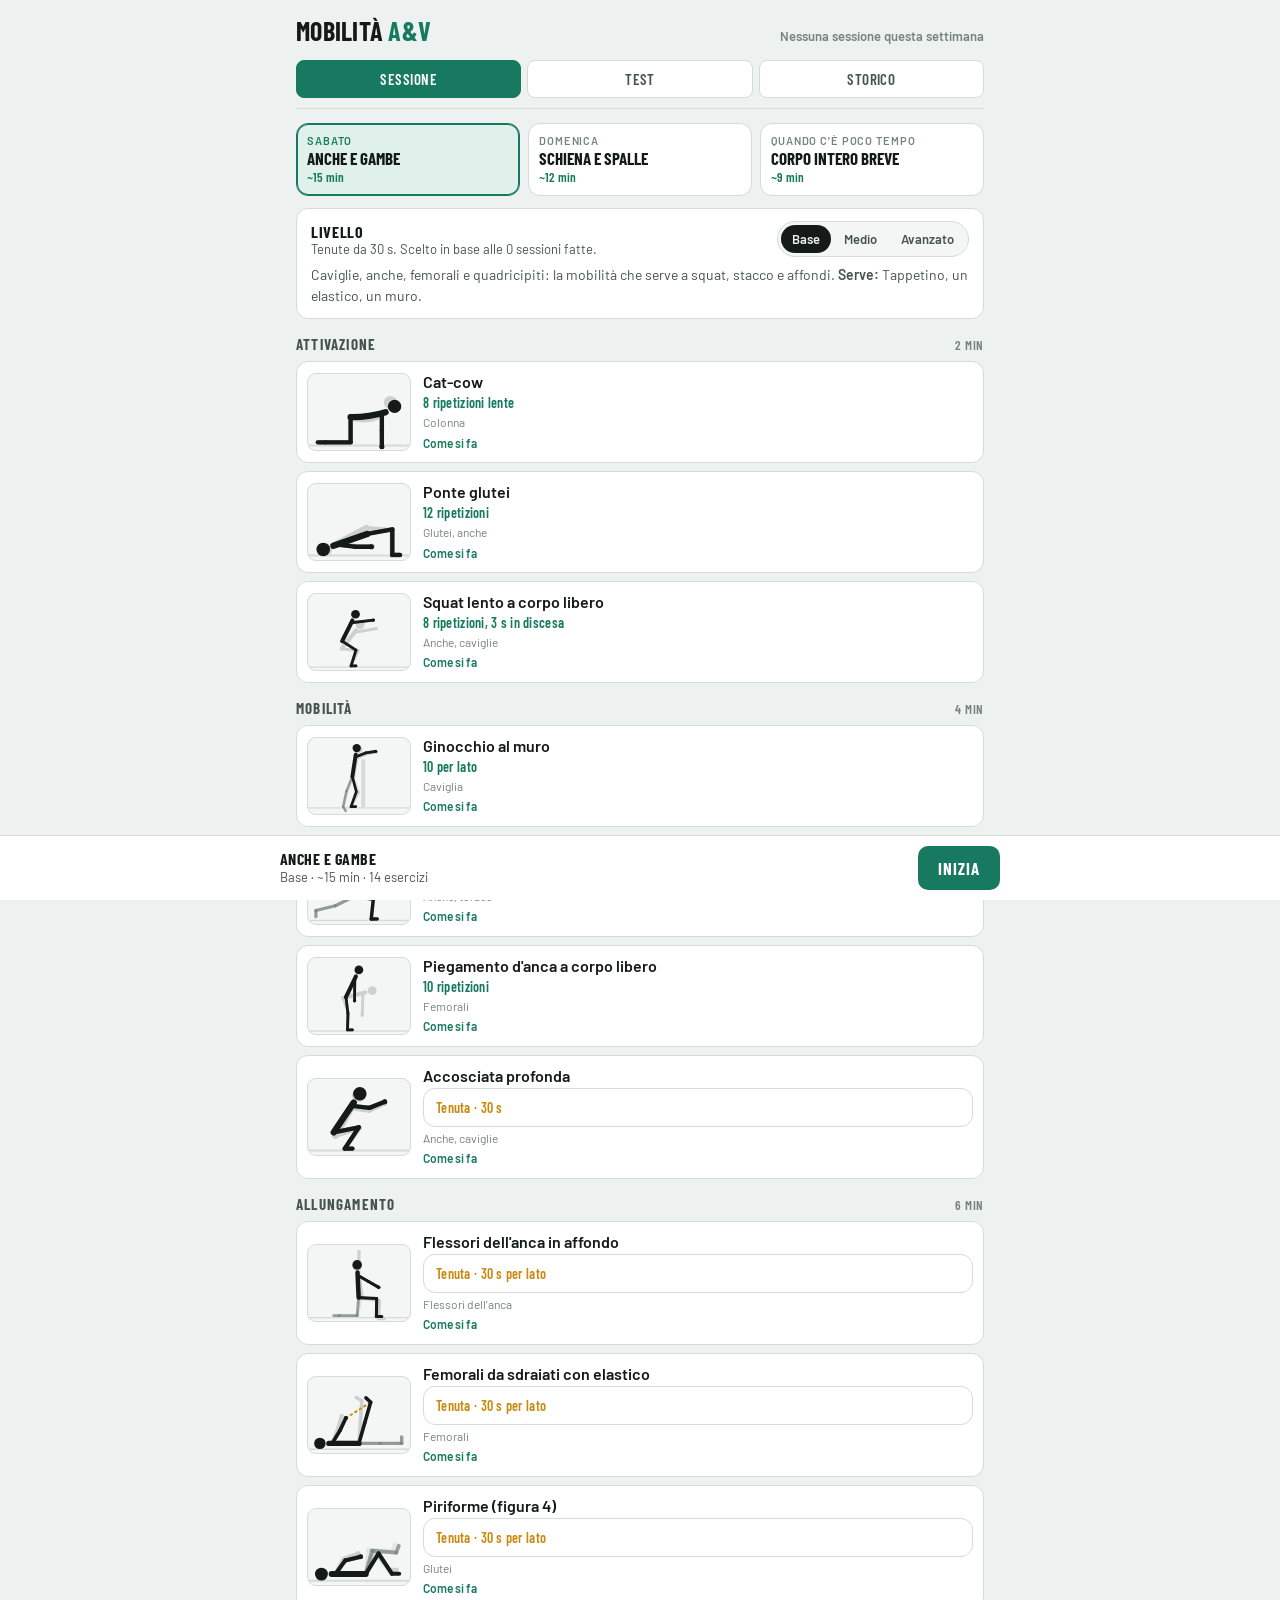
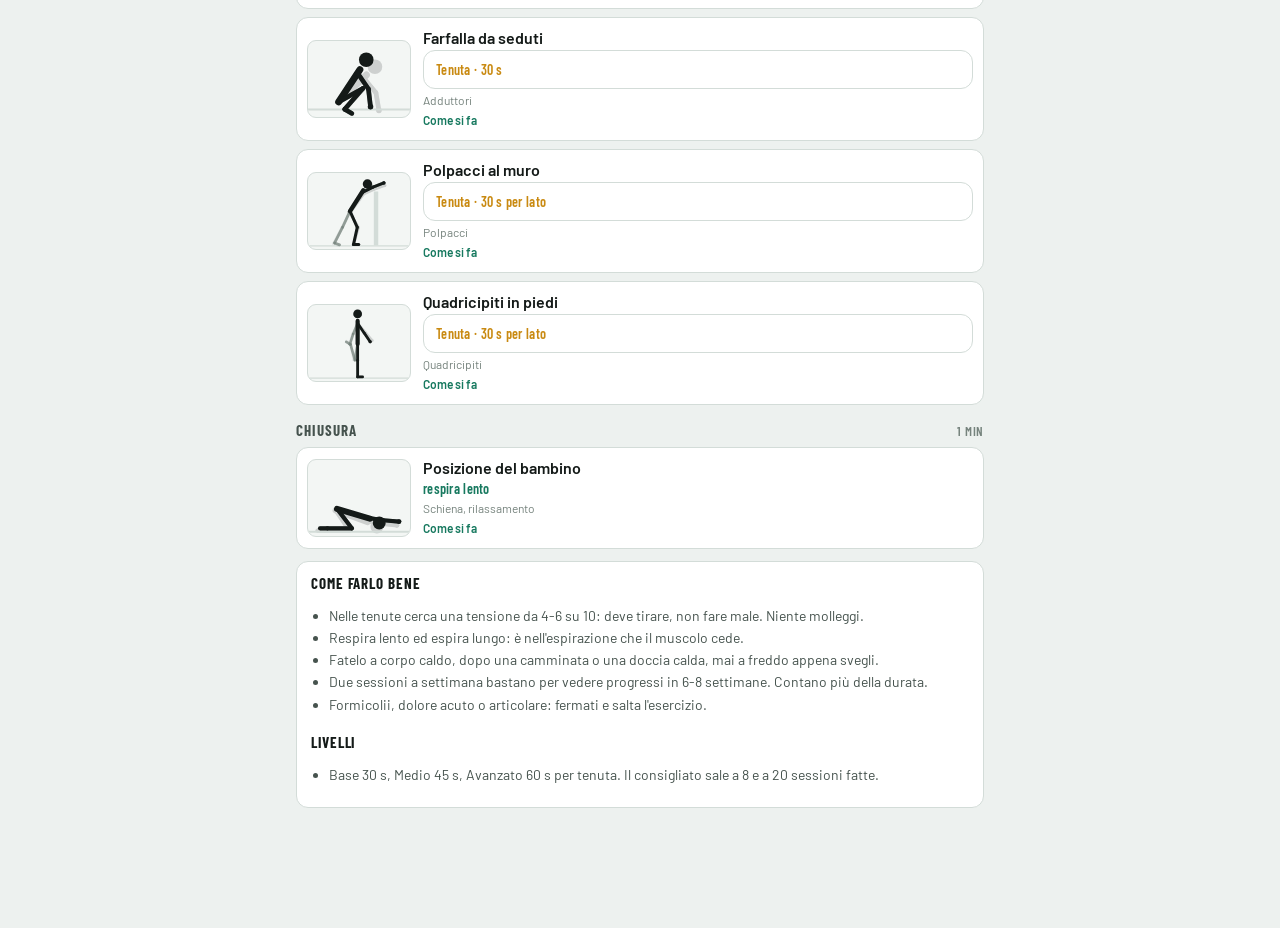
==== mobilita/index.html @ 9f260c82 "Mobilità separata: nuova app Mobilità A&V per il weekend - Palestra: tolti mobilità guidata, figure " ====
<!DOCTYPE html>
<html lang="it">
<head>
<meta charset="UTF-8" />
<meta name="viewport" content="width=device-width, initial-scale=1, viewport-fit=cover" />
<title>Mobilità A&amp;V</title>
<meta name="description" content="Stretching, flessibilità e mobilità del weekend, guidati e offline." />
<meta name="theme-color" media="(prefers-color-scheme: light)" content="#edf1ef" />
<meta name="theme-color" media="(prefers-color-scheme: dark)" content="#0f1413" />
<link rel="manifest" href="manifest.webmanifest" />
<link rel="icon" type="image/png" sizes="192x192" href="icons/icon-192.png" />
<link rel="apple-touch-icon" href="icons/icon-192.png" />
<link rel="preload" href="../fonts/barlow-condensed-700.woff2" as="font" type="font/woff2" crossorigin />
<link rel="stylesheet" href="style.css" />
</head>
<body>
<div class="wrap">
  <header class="bar">
    <div class="brand">
      <h1>Mobilità <span>A&amp;V</span></h1>
      <span class="week" id="weekTag"></span>
    </div>
    <nav class="tabs" role="tablist">
      <button role="tab" data-view="sess" aria-selected="true">Sessione</button>
      <button role="tab" data-view="test" aria-selected="false">Test</button>
      <button role="tab" data-view="hist" aria-selected="false">Storico</button>
    </nav>
  </header>
  <div id="banner" class="banner" hidden></div>
  <main id="main"></main>
</div>

<div class="dock" id="dock">
  <div class="in">
    <div class="msg" id="dockMsg"></div>
    <button class="btn" id="startBtn">Inizia</button>
  </div>
</div>

<!-- Sessione guidata a tutto schermo -->
<div class="player" id="player" hidden role="dialog" aria-modal="true" aria-label="Sessione guidata">
  <div class="p-in">
    <div class="p-top"><span id="pStep"></span><span id="pBlock"></span></div>
    <div class="p-prog"><i id="pProg"></i></div>
    <div class="p-phase" id="pPhase"></div>
    <div class="p-name" id="pName"></div>
    <div class="p-side" id="pSide"></div>
    <div class="p-fig" id="pFig"></div>
    <div class="p-sec num" id="pSec" aria-live="off"></div>
    <div class="p-bar"><i id="pBar"></i></div>
    <div class="p-cue" id="pCue"></div>
    <div class="p-next" id="pNext"></div>
    <div class="p-ctl">
      <button id="pBack" aria-label="Esercizio precedente">‹</button>
      <button class="pri" id="pPause">Pausa</button>
      <button id="pSkip" aria-label="Esercizio successivo">›</button>
    </div>
    <button class="p-close" id="pClose">Chiudi</button>
  </div>
</div>

<!-- Fine sessione -->
<div class="sheet" id="finish" hidden role="dialog" aria-modal="true" aria-labelledby="fTitle">
  <div class="s-in">
    <h2 id="fTitle">Sessione finita</h2>
    <p class="s-sub" id="fSub"></p>
    <div class="s-q">Chi l'ha fatta</div>
    <div class="choice" id="fWho"></div>
    <div class="s-q">Come vi sentite adesso</div>
    <div class="choice" id="fFeel">
      <button data-feel="1">Ancora rigidi</button><button data-feel="2" aria-pressed="true">Normale</button><button data-feel="3">Sciolti</button>
    </div>
    <label class="s-q" for="fNote">Note</label>
    <textarea id="fNote" placeholder="Es. femorale sinistro più rigido del destro"></textarea>
    <div class="s-act"><button class="ghost" id="fCancel">Non salvare</button><button class="btn" id="fSave">Salva sessione</button></div>
  </div>
</div>

<div class="update-bar" id="update-bar" hidden>
  <div class="inner"><span>Nuova versione pronta</span><button type="button" id="update-btn">Aggiorna</button></div>
</div>
<script src="fig.js"></script>
<script src="app.js"></script>
<script>
if (navigator.storage && navigator.storage.persist) {
  navigator.storage.persisted().then(function (p) { if (!p) navigator.storage.persist(); }).catch(function () {});
}
if ("serviceWorker" in navigator) {
  window.addEventListener("load", function () {
    navigator.serviceWorker.register("sw.js").then(function (reg) {
      var bar = document.getElementById("update-bar");
      var show = function (w) { bar.hidden = false; document.getElementById("update-btn").onclick = function () { w.postMessage("skipWaiting"); }; };
      if (reg.waiting && navigator.serviceWorker.controller) show(reg.waiting);
      reg.addEventListener("updatefound", function () {
        var w = reg.installing; if (!w) return;
        w.addEventListener("statechange", function () { if (w.state === "installed" && navigator.serviceWorker.controller) show(w); });
      });
      document.addEventListener("visibilitychange", function () { if (document.visibilityState === "visible") reg.update().catch(function () {}); });
    }).catch(function () {});
    var reloaded = false;
    navigator.serviceWorker.addEventListener("controllerchange", function () { if (reloaded) return; reloaded = true; location.reload(); });
  });
}
</script>
</body>
</html>
---- mobilita/style.css ----
/* Mobilità A&V — stile (stessa famiglia della Palestra, accento verde salvia) */
@font-face{font-family:"Barlow";src:url("../fonts/barlow-400.woff2") format("woff2");font-weight:400;font-display:swap}
@font-face{font-family:"Barlow";src:url("../fonts/barlow-500.woff2") format("woff2");font-weight:500;font-display:swap}
@font-face{font-family:"Barlow";src:url("../fonts/barlow-600.woff2") format("woff2");font-weight:600 700;font-display:swap}
@font-face{font-family:"Barlow Condensed";src:url("../fonts/barlow-condensed-600.woff2") format("woff2");font-weight:600;font-display:swap}
@font-face{font-family:"Barlow Condensed";src:url("../fonts/barlow-condensed-700.woff2") format("woff2");font-weight:700;font-display:swap}
:root{
  --bg:#edf1ef; --surface:#ffffff; --sunken:#f3f6f4; --ink:#141a18; --ink2:#46534e; --muted:#76837d; --line:#d3dcd8;
  --accent:#17795f; --accent-soft:#dff1ea; --accent-ink:#ffffff; --hold:#c98a12; --hold-soft:#fbf0d6;
  --good:#1d7a48; --good-soft:#e1f3e9; --bad:#b3261e; --bad-soft:#fbe4e2; --warn-soft:#fbeadb;
  --plate:#c98a12;
  --f-display:"Barlow Condensed","Arial Narrow",system-ui,sans-serif;
  --f-body:"Barlow",system-ui,-apple-system,"Segoe UI",sans-serif;
}
@media (prefers-color-scheme: dark){:root:not([data-theme="light"]){
  --bg:#0f1413; --surface:#171d1b; --sunken:#121715; --ink:#e6ecea; --ink2:#a7b4af; --muted:#7a8782; --line:#29322f;
  --accent:#4cc29c; --accent-soft:#163a2f; --accent-ink:#06120e; --hold:#f0b94a; --hold-soft:#3a2f15;
  --good:#4cc289; --good-soft:#163527; --bad:#f2847c; --bad-soft:#3d1c1a; --warn-soft:#3b2814; --plate:#f0b94a; color-scheme:dark}}
:root[data-theme="dark"]{
  --bg:#0f1413; --surface:#171d1b; --sunken:#121715; --ink:#e6ecea; --ink2:#a7b4af; --muted:#7a8782; --line:#29322f;
  --accent:#4cc29c; --accent-soft:#163a2f; --accent-ink:#06120e; --hold:#f0b94a; --hold-soft:#3a2f15;
  --good:#4cc289; --good-soft:#163527; --bad:#f2847c; --bad-soft:#3d1c1a; --warn-soft:#3b2814; --plate:#f0b94a; color-scheme:dark}
*{box-sizing:border-box}
[hidden]{display:none!important}
html{scroll-padding-top:env(safe-area-inset-top,0px)}
body{margin:0;background:var(--bg);color:var(--ink);font-family:var(--f-body);font-size:15px;line-height:1.45;padding-top:env(safe-area-inset-top,0px)}
.wrap{max-width:720px;margin:0 auto;padding:0 max(16px,env(safe-area-inset-right,0px)) 120px max(16px,env(safe-area-inset-left,0px))}
.num{font-family:var(--f-display);font-variant-numeric:tabular-nums}
button{font-family:inherit}
button:focus-visible,input:focus-visible,select:focus-visible,textarea:focus-visible{outline:2px solid var(--accent);outline-offset:2px}

header.bar{position:sticky;top:env(safe-area-inset-top,0px);z-index:5;background:var(--bg);padding-block:12px 10px;border-bottom:1px solid var(--line);display:grid;gap:10px}
.brand{display:flex;align-items:baseline;justify-content:space-between;gap:12px}
h1{font-family:var(--f-display);font-weight:700;font-size:26px;letter-spacing:.01em;margin:0;text-transform:uppercase}
h1 span{color:var(--accent)}
.week{font:600 13px var(--f-body);color:var(--muted)}
.tabs{display:flex;gap:6px}
.tabs button{flex:1;min-width:0;border:1px solid var(--line);background:var(--surface);color:var(--ink2);font:600 15px var(--f-display);letter-spacing:.03em;text-transform:uppercase;padding:9px 6px;border-radius:8px;cursor:pointer}
.tabs button[aria-selected="true"]{background:var(--accent);border-color:var(--accent);color:var(--accent-ink)}
.banner{margin-top:14px;padding:10px 12px;border-radius:8px;background:var(--warn-soft);font-size:14px}

/* scelta routine e livello */
.picker{margin-top:14px;display:grid;grid-template-columns:repeat(3,1fr);gap:8px}
.rt{border:1px solid var(--line);background:var(--surface);border-radius:12px;padding:10px;text-align:left;cursor:pointer;display:grid;gap:2px;color:var(--ink)}
.rt .d{font:600 11px var(--f-body);letter-spacing:.08em;text-transform:uppercase;color:var(--muted)}
.rt .n{font:700 17px/1.1 var(--f-display);text-transform:uppercase}
.rt .m{font:600 13px var(--f-display);color:var(--accent)}
.rt[aria-pressed="true"]{border-color:var(--accent);box-shadow:inset 0 0 0 1px var(--accent);background:var(--accent-soft)}
.rt[aria-pressed="true"] .d{color:var(--accent)}

.panel{margin-top:12px;background:var(--surface);border:1px solid var(--line);border-radius:12px;padding:12px 14px;display:grid;gap:8px}
.lvl-row{display:flex;flex-wrap:wrap;align-items:center;justify-content:space-between;gap:8px}
.lvl-row .t{font:700 16px var(--f-display);letter-spacing:.04em;text-transform:uppercase}
.lvl-row .t small{display:block;font:400 13px var(--f-body);letter-spacing:0;text-transform:none;color:var(--ink2)}
.seg{display:inline-flex;background:var(--sunken);border:1px solid var(--line);border-radius:999px;padding:3px;gap:2px}
.seg button{border:0;background:transparent;color:var(--ink2);font:600 13px var(--f-body);padding:6px 11px;border-radius:999px;cursor:pointer}
.seg button[aria-pressed="true"]{background:var(--ink);color:var(--bg)}
.focus{font-size:14px;color:var(--ink2)}

.blk{margin-top:16px}
.blk h3{display:flex;justify-content:space-between;align-items:baseline;margin:0 0 8px;font:700 15px var(--f-display);letter-spacing:.08em;text-transform:uppercase;color:var(--ink2)}
.blk h3 span{font:600 13px var(--f-display);letter-spacing:.04em;color:var(--muted)}
.items{display:grid;gap:8px}
.it{background:var(--surface);border:1px solid var(--line);border-radius:12px;padding:10px;display:grid;grid-template-columns:104px minmax(0,1fr);gap:12px;align-items:center}
.it svg.fig{width:104px;height:78px;background:var(--sunken);border:1px solid var(--line);border-radius:9px;display:block}
.it .tx{display:grid;gap:3px;min-width:0}
.it .nm{font-weight:600;font-size:16px;line-height:1.2}
.it .dd{font:600 14px var(--f-display);letter-spacing:.02em}
.it .dd.din{color:var(--accent)}
.it .dd.stat{color:var(--hold)}
.it .z{font-size:12px;color:var(--muted)}
.it details{font-size:13px;color:var(--ink2)}
.it summary{cursor:pointer;color:var(--accent);font-weight:600;font-size:12px;list-style:none}
.it summary::-webkit-details-marker{display:none}
.rules{font-size:14px;color:var(--ink2)}
.rules b{display:block;font:700 15px var(--f-display);letter-spacing:.06em;text-transform:uppercase;color:var(--ink)}
.rules ul{margin:4px 0 8px;padding-left:18px}
.rules li{margin:2px 0}

/* barra in basso */
.dock{position:fixed;left:0;right:0;bottom:0;z-index:6;background:var(--surface);border-top:1px solid var(--line);padding:10px max(16px,env(safe-area-inset-right,0px)) calc(10px + env(safe-area-inset-bottom,0px)) max(16px,env(safe-area-inset-left,0px))}
.dock .in{max-width:720px;margin:0 auto;display:flex;align-items:center;justify-content:space-between;gap:12px}
.dock .msg{font-size:13px;color:var(--ink2);min-width:0}
.dock .msg b{display:block;color:var(--ink);font:700 16px var(--f-display);letter-spacing:.03em;text-transform:uppercase}
.btn{border:0;border-radius:10px;background:var(--accent);color:var(--accent-ink);font:700 17px var(--f-display);letter-spacing:.06em;text-transform:uppercase;padding:12px 20px;cursor:pointer;white-space:nowrap}
.btn:disabled{opacity:.45;cursor:default}
.ghost{border:1px solid var(--line);background:var(--surface);color:var(--ink);font:700 14px var(--f-display);letter-spacing:.06em;text-transform:uppercase;padding:9px 14px;border-radius:8px;cursor:pointer}
.ghost.danger{color:var(--bad)}

/* player a tutto schermo */
.player{position:fixed;inset:0;z-index:20;background:var(--ink);color:var(--bg);overflow:auto;padding:calc(14px + env(safe-area-inset-top,0px)) max(16px,env(safe-area-inset-right,0px)) calc(16px + env(safe-area-inset-bottom,0px)) max(16px,env(safe-area-inset-left,0px))}
.p-in{max-width:520px;min-height:100%;margin:0 auto;display:flex;flex-direction:column;gap:8px}
.p-top{display:flex;justify-content:space-between;gap:10px;font:600 12px var(--f-body);letter-spacing:.08em;text-transform:uppercase;opacity:.7}
.p-prog{height:3px;background:color-mix(in srgb,var(--bg) 20%,transparent);border-radius:2px;overflow:hidden}
.p-prog i{display:block;height:100%;background:var(--bg);opacity:.7}
.p-phase{margin-top:6px;justify-self:start;align-self:flex-start;font:700 13px var(--f-display);letter-spacing:.1em;text-transform:uppercase;padding:3px 9px;border-radius:999px;background:var(--accent);color:var(--accent-ink)}
.p-phase.stat{background:var(--hold);color:#141a18}
.p-phase.prep{background:transparent;color:inherit;border:1px solid currentColor;opacity:.8}
.p-name{font:700 30px/1.05 var(--f-display);text-transform:uppercase;letter-spacing:.01em;text-wrap:balance}
.p-side{font:700 18px var(--f-display);letter-spacing:.06em;text-transform:uppercase;color:var(--hold);min-height:1.2em}
.p-fig{background:var(--surface);border-radius:14px;padding:6px}
.p-fig svg.fig{display:block;width:100%;height:auto;aspect-ratio:4/3}
.p-sec{font-size:84px;line-height:.95;font-weight:700;text-align:center;margin-top:4px}
.p-bar{height:6px;background:color-mix(in srgb,var(--bg) 20%,transparent);border-radius:3px;overflow:hidden}
.p-bar i{display:block;height:100%;background:var(--accent);transition:width .25s linear}
.p-bar.stat i{background:var(--hold)}
.p-cue{font-size:16px;line-height:1.4;opacity:.92}
.p-next{font-size:13px;opacity:.65}
.p-ctl{margin-top:auto;display:grid;grid-template-columns:64px 1fr 64px;gap:10px;padding-top:8px}
.p-ctl button{border:1px solid currentColor;background:transparent;color:inherit;font:700 22px var(--f-display);letter-spacing:.06em;text-transform:uppercase;padding:12px 0;border-radius:12px;cursor:pointer}
.p-ctl button.pri{background:var(--bg);color:var(--ink);border-color:var(--bg);font-size:20px}
.p-close{align-self:center;border:0;background:transparent;color:inherit;opacity:.65;font:600 14px var(--f-body);padding:8px 16px;cursor:pointer;text-decoration:underline}

/* foglio di fine sessione */
.sheet{position:fixed;inset:0;z-index:25;background:rgba(0,0,0,.45);display:flex;align-items:flex-end;justify-content:center}
.s-in{width:100%;max-width:560px;background:var(--surface);border-radius:16px 16px 0 0;padding:18px 16px calc(18px + env(safe-area-inset-bottom,0px));display:grid;gap:8px}
.s-in h2{margin:0;font:700 26px var(--f-display);text-transform:uppercase}
.s-sub{margin:0;color:var(--ink2);font-size:14px}
.s-q{margin-top:6px;font:600 12px var(--f-body);color:var(--muted);text-transform:uppercase;letter-spacing:.06em}
.choice{display:flex;flex-wrap:wrap;gap:6px}
.choice button{border:1px solid var(--line);background:var(--sunken);color:var(--ink2);font:600 14px var(--f-body);padding:8px 13px;border-radius:999px;cursor:pointer}
.choice button[aria-pressed="true"]{background:var(--accent-soft);border-color:var(--accent);color:var(--accent)}
textarea{width:100%;min-height:64px;font:400 15px var(--f-body);color:var(--ink);background:var(--sunken);border:1px solid var(--line);border-radius:8px;padding:8px 10px;resize:vertical}
.s-act{display:flex;justify-content:space-between;gap:10px;margin-top:8px}

/* test */
.tcard{background:var(--surface);border:1px solid var(--line);border-radius:12px;padding:12px 14px;display:grid;gap:8px}
.tcard .tn{font:700 18px var(--f-display);letter-spacing:.03em;text-transform:uppercase}
.tcard .how{font-size:13px;color:var(--ink2)}
.tgrid{display:grid;grid-template-columns:auto repeat(2,minmax(0,1fr));gap:6px 10px;align-items:center}
.tgrid .h{font:600 12px var(--f-body);color:var(--muted);text-transform:uppercase;letter-spacing:.06em}
.tgrid .lab{font-size:13px;color:var(--ink2)}
.tgrid input{width:100%;font:600 17px var(--f-display);color:var(--ink);background:var(--sunken);border:1px solid var(--line);border-radius:8px;padding:7px 9px}
.prev{font-size:12px;color:var(--muted)}
.delta{font:600 13px var(--f-display);margin-left:4px}
.delta.up{color:var(--good)} .delta.down{color:var(--bad)}
.field{display:grid;gap:3px;font-size:12px;color:var(--muted);text-transform:uppercase;letter-spacing:.06em;font-weight:600}
.field input{font:500 15px var(--f-body);color:var(--ink);background:var(--surface);border:1px solid var(--line);border-radius:8px;padding:7px 10px}
.row{display:flex;flex-wrap:wrap;justify-content:space-between;align-items:flex-end;gap:10px}
.sec-t{margin:18px 0 8px;font:700 22px var(--f-display);text-transform:uppercase}
.sec-t small{display:block;font:600 13px var(--f-body);color:var(--muted);text-transform:none;letter-spacing:0}

/* storico */
.stats{margin-top:14px;display:grid;grid-template-columns:repeat(3,1fr);gap:8px}
.stat{background:var(--surface);border:1px solid var(--line);border-radius:12px;padding:10px 12px}
.stat .v{font:700 30px/1 var(--f-display)}
.stat .l{font-size:12px;color:var(--muted);margin-top:3px}
.stat .c{font:600 12px var(--f-display);margin-top:2px}
.weeks{display:grid;grid-template-columns:repeat(12,1fr);gap:4px}
.wk{aspect-ratio:1;border-radius:5px;background:var(--sunken);border:1px solid var(--line)}
.wk.on{background:var(--accent);border-color:var(--accent)}
.wk.two{background:var(--accent);border-color:var(--accent);box-shadow:inset 0 0 0 3px color-mix(in srgb,var(--accent-ink) 35%,transparent)}
.wk.now{outline:2px solid var(--ink2);outline-offset:1px}
.wlab{display:flex;justify-content:space-between;font-size:11px;color:var(--muted)}
.log{list-style:none;margin:0;padding:0;display:grid}
.log li{display:grid;grid-template-columns:minmax(0,1fr) auto;gap:2px 10px;padding:9px 0;border-top:1px solid var(--line)}
.log li:first-child{border-top:0}
.log .a{font-weight:600}
.log .b{font-size:13px;color:var(--ink2)}
.log .x{grid-row:1/3;grid-column:2;align-self:center;border:0;background:transparent;color:var(--muted);font-size:18px;cursor:pointer;padding:4px 8px}
.empty{color:var(--muted);font-size:14px}
.actions{display:flex;flex-wrap:wrap;gap:8px}

svg.fig line{fill:none}
.fg-body{stroke:var(--ink);stroke-width:5;stroke-linecap:round}
.fg-limb{stroke:var(--ink);stroke-width:3.4;stroke-linecap:round}
.fg-far{stroke:var(--muted);stroke-width:3.2;stroke-linecap:round;opacity:.75}
.fg-head{fill:var(--ink)}
.fg-hand{fill:var(--ink)}
.fg-hand-far{fill:var(--muted);opacity:.75}
.fg-band{stroke:var(--plate);stroke-width:1.8;stroke-dasharray:3 2}
.fg-furn{fill:var(--line)}
.fg-furn-l{stroke:var(--line);stroke-width:4;fill:none;stroke-linecap:round}
.fg-ground{stroke:var(--line);stroke-width:1.5}
.fg-ghost{opacity:.17}
.fg-wall{fill:var(--line)}
.fg-mat{fill:var(--accent-soft);stroke:var(--line);stroke-width:1}
svg.fig path.fg-body{fill:none}

.update-bar{position:fixed;left:0;right:0;bottom:0;z-index:30;display:flex;justify-content:center;padding:12px 16px calc(12px + env(safe-area-inset-bottom,0px));pointer-events:none}
.update-bar .inner{pointer-events:auto;display:flex;align-items:center;gap:12px;background:var(--ink);color:var(--bg);border-radius:10px;padding:10px 10px 10px 14px;font:600 14px var(--f-body);box-shadow:0 8px 24px rgba(0,0,0,.25)}
.update-bar button{border:0;border-radius:8px;background:var(--accent);color:var(--accent-ink);font:700 15px var(--f-display);letter-spacing:.06em;text-transform:uppercase;padding:8px 12px;cursor:pointer}
@media (max-width:420px){.it{grid-template-columns:88px minmax(0,1fr)}.it svg.fig{width:88px;height:66px}.p-sec{font-size:72px}.p-name{font-size:26px}}
.banner a{color:var(--accent);font-weight:600}
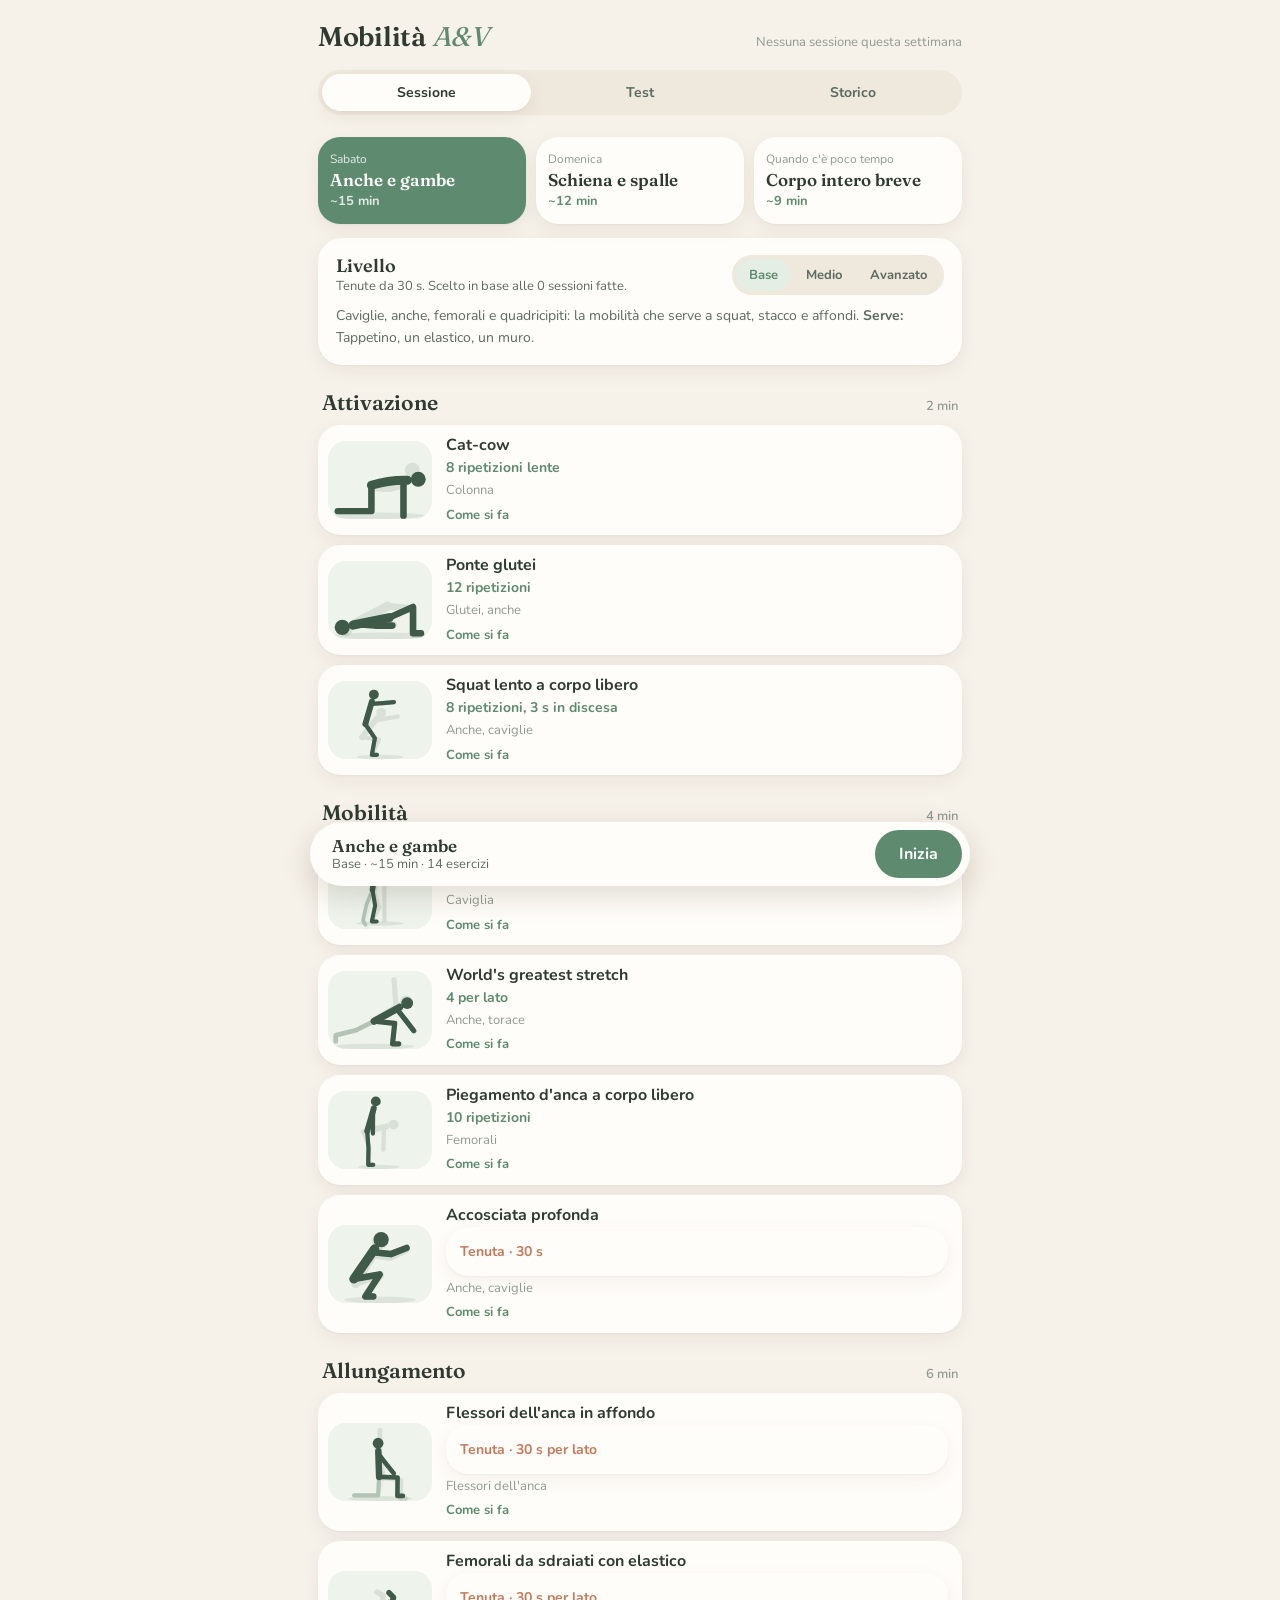
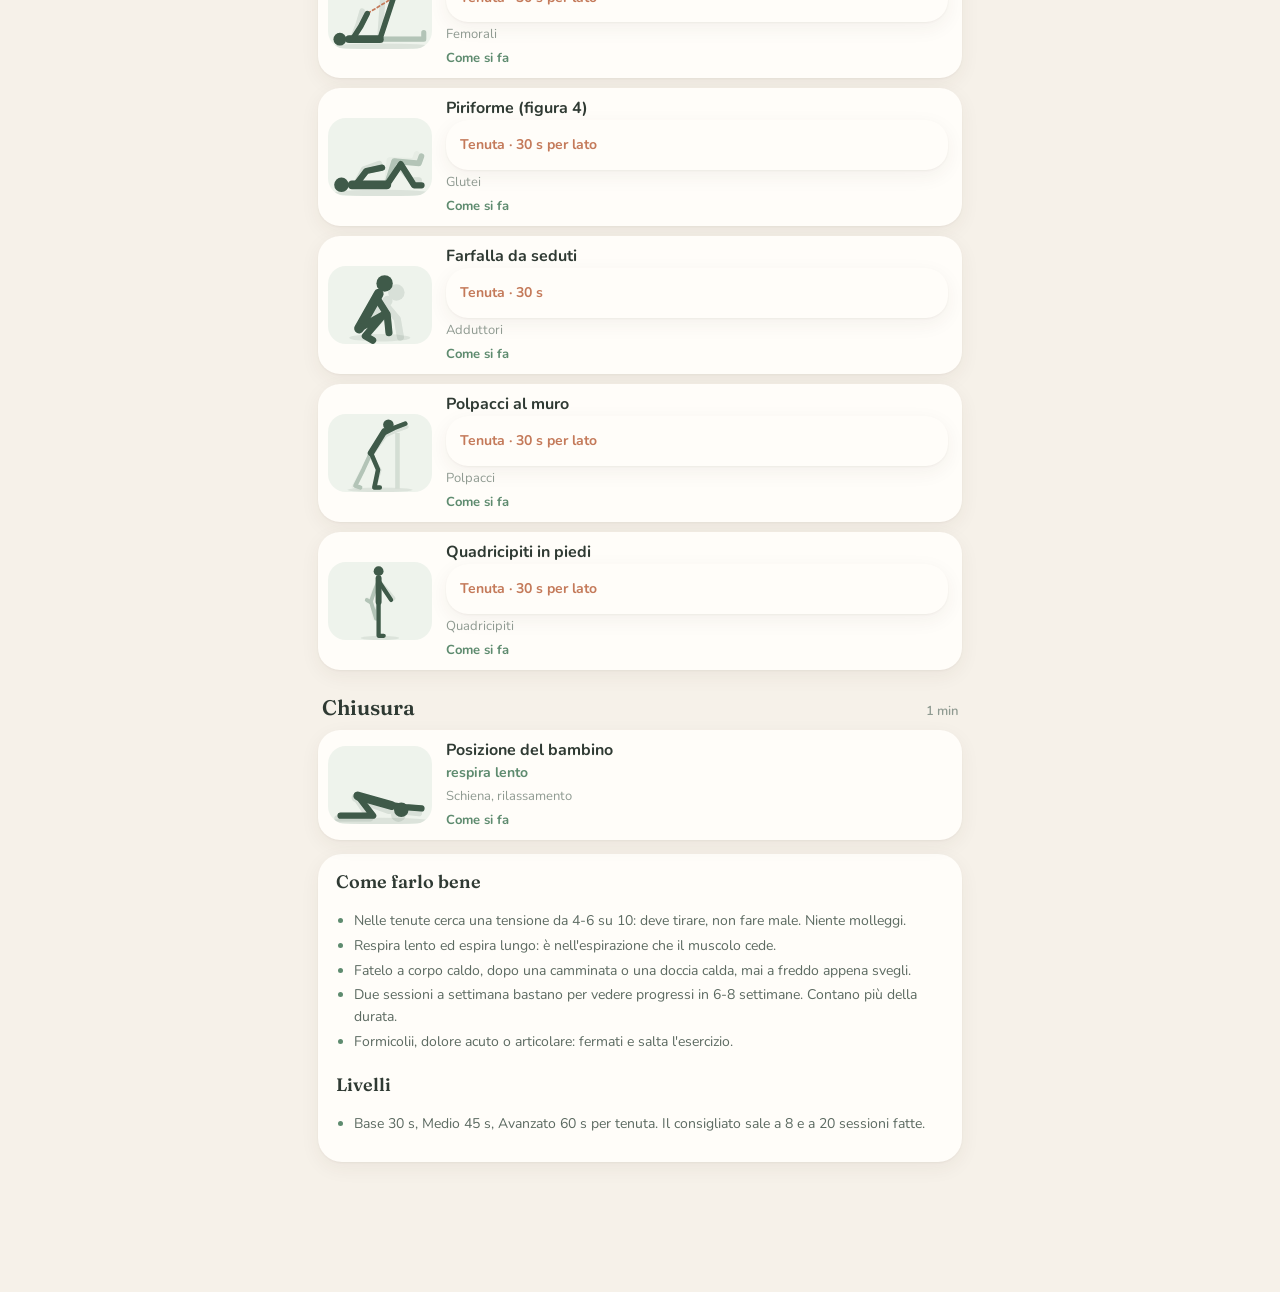
==== commit 0c96def3: "Mobilità: design morbido e rilassato, distinto dalla Palestra - Palette sabbia e salvia (terracotta " ====
--- a/mobilita/index.html
+++ b/mobilita/index.html
@@ -5,12 +5,13 @@
 <meta name="viewport" content="width=device-width, initial-scale=1, viewport-fit=cover" />
 <title>Mobilità A&amp;V</title>
 <meta name="description" content="Stretching, flessibilità e mobilità del weekend, guidati e offline." />
-<meta name="theme-color" media="(prefers-color-scheme: light)" content="#edf1ef" />
-<meta name="theme-color" media="(prefers-color-scheme: dark)" content="#0f1413" />
+<meta name="theme-color" media="(prefers-color-scheme: light)" content="#f6f1e9" />
+<meta name="theme-color" media="(prefers-color-scheme: dark)" content="#1b1e1b" />
 <link rel="manifest" href="manifest.webmanifest" />
 <link rel="icon" type="image/png" sizes="192x192" href="icons/icon-192.png" />
 <link rel="apple-touch-icon" href="icons/icon-192.png" />
-<link rel="preload" href="../fonts/barlow-condensed-700.woff2" as="font" type="font/woff2" crossorigin />
+<link rel="preload" href="fonts/fraunces-latin-600-normal.woff2" as="font" type="font/woff2" crossorigin />
+<link rel="preload" href="fonts/nunito-latin-400-normal.woff2" as="font" type="font/woff2" crossorigin />
 <link rel="stylesheet" href="style.css" />
 </head>
 <body>
@@ -42,12 +43,17 @@
   <div class="p-in">
     <div class="p-top"><span id="pStep"></span><span id="pBlock"></span></div>
     <div class="p-prog"><i id="pProg"></i></div>
-    <div class="p-phase" id="pPhase"></div>
+    <div class="p-head"><span class="p-phase" id="pPhase"></span><span class="p-side" id="pSide"></span></div>
     <div class="p-name" id="pName"></div>
-    <div class="p-side" id="pSide"></div>
-    <div class="p-fig" id="pFig"></div>
-    <div class="p-sec num" id="pSec" aria-live="off"></div>
-    <div class="p-bar"><i id="pBar"></i></div>
+    <div class="p-stage">
+      <svg class="p-ring" viewBox="0 0 200 200" aria-hidden="true">
+        <circle class="glow" id="pGlow" cx="100" cy="100" r="86"/>
+        <circle class="trk" cx="100" cy="100" r="94"/>
+        <circle class="arc" id="pArc" cx="100" cy="100" r="94" transform="rotate(-90 100 100)" stroke-dasharray="590.6" stroke-dashoffset="590.6"/>
+      </svg>
+      <div class="p-fig" id="pFig"></div>
+      <div class="p-sec num" id="pSec" aria-live="off"></div>
+    </div>
     <div class="p-cue" id="pCue"></div>
     <div class="p-next" id="pNext"></div>
     <div class="p-ctl">
--- a/mobilita/style.css
+++ b/mobilita/style.css
@@ -1,184 +1,195 @@
-/* Mobilità A&V — stile (stessa famiglia della Palestra, accento verde salvia) */
-@font-face{font-family:"Barlow";src:url("../fonts/barlow-400.woff2") format("woff2");font-weight:400;font-display:swap}
-@font-face{font-family:"Barlow";src:url("../fonts/barlow-500.woff2") format("woff2");font-weight:500;font-display:swap}
-@font-face{font-family:"Barlow";src:url("../fonts/barlow-600.woff2") format("woff2");font-weight:600 700;font-display:swap}
-@font-face{font-family:"Barlow Condensed";src:url("../fonts/barlow-condensed-600.woff2") format("woff2");font-weight:600;font-display:swap}
-@font-face{font-family:"Barlow Condensed";src:url("../fonts/barlow-condensed-700.woff2") format("woff2");font-weight:700;font-display:swap}
+/* Mobilità A&V — stile morbido: sabbia e salvia, caratteri arrotondati, niente spigoli */
+@font-face{font-family:"Fraunces";src:url("fonts/fraunces-latin-400-normal.woff2") format("woff2");font-weight:400;font-display:swap}
+@font-face{font-family:"Fraunces";src:url("fonts/fraunces-latin-600-normal.woff2") format("woff2");font-weight:600;font-display:swap}
+@font-face{font-family:"Nunito";src:url("fonts/nunito-latin-400-normal.woff2") format("woff2");font-weight:400;font-display:swap}
+@font-face{font-family:"Nunito";src:url("fonts/nunito-latin-600-normal.woff2") format("woff2");font-weight:600;font-display:swap}
+@font-face{font-family:"Nunito";src:url("fonts/nunito-latin-700-normal.woff2") format("woff2");font-weight:700 800;font-display:swap}
 :root{
-  --bg:#edf1ef; --surface:#ffffff; --sunken:#f3f6f4; --ink:#141a18; --ink2:#46534e; --muted:#76837d; --line:#d3dcd8;
-  --accent:#17795f; --accent-soft:#dff1ea; --accent-ink:#ffffff; --hold:#c98a12; --hold-soft:#fbf0d6;
-  --good:#1d7a48; --good-soft:#e1f3e9; --bad:#b3261e; --bad-soft:#fbe4e2; --warn-soft:#fbeadb;
-  --plate:#c98a12;
-  --f-display:"Barlow Condensed","Arial Narrow",system-ui,sans-serif;
-  --f-body:"Barlow",system-ui,-apple-system,"Segoe UI",sans-serif;
+  --bg:#f6f1e9; --surface:#fffdf9; --sunken:#efe8dc; --ink:#2f3a33; --ink2:#5c6a61; --muted:#8f9a91; --line:#e6dccd;
+  --accent:#5e8b6f; --accent-soft:#e4eee5; --accent-ink:#ffffff; --hold:#c47a5a; --hold-soft:#f6e3d9;
+  --fig:#3f5a49; --fig-far:#b3c4b7; --fig-bg:#eef3ec;
+  --good:#4f8a63; --bad:#b8604a; --warn-soft:#f6e6cf;
+  --shadow:0 1px 2px rgba(70,55,30,.05),0 6px 20px rgba(70,55,30,.06);
+  --f-display:"Fraunces",Georgia,serif;
+  --f-body:"Nunito",system-ui,-apple-system,"Segoe UI",sans-serif;
 }
 @media (prefers-color-scheme: dark){:root:not([data-theme="light"]){
-  --bg:#0f1413; --surface:#171d1b; --sunken:#121715; --ink:#e6ecea; --ink2:#a7b4af; --muted:#7a8782; --line:#29322f;
-  --accent:#4cc29c; --accent-soft:#163a2f; --accent-ink:#06120e; --hold:#f0b94a; --hold-soft:#3a2f15;
-  --good:#4cc289; --good-soft:#163527; --bad:#f2847c; --bad-soft:#3d1c1a; --warn-soft:#3b2814; --plate:#f0b94a; color-scheme:dark}}
+  --bg:#1b1e1b; --surface:#242925; --sunken:#1f231f; --ink:#ece6da; --ink2:#bab8ac; --muted:#8a8d83; --line:#333a34;
+  --accent:#8fbf9c; --accent-soft:#2b3a2f; --accent-ink:#14201a; --hold:#e3a07f; --hold-soft:#3d2c23;
+  --fig:#d3e3d6; --fig-far:#5d7565; --fig-bg:#2a322c;
+  --good:#8fbf9c; --bad:#e39a85; --warn-soft:#3a2f1f; --shadow:0 1px 2px rgba(0,0,0,.25),0 6px 20px rgba(0,0,0,.2); color-scheme:dark}}
 :root[data-theme="dark"]{
-  --bg:#0f1413; --surface:#171d1b; --sunken:#121715; --ink:#e6ecea; --ink2:#a7b4af; --muted:#7a8782; --line:#29322f;
-  --accent:#4cc29c; --accent-soft:#163a2f; --accent-ink:#06120e; --hold:#f0b94a; --hold-soft:#3a2f15;
-  --good:#4cc289; --good-soft:#163527; --bad:#f2847c; --bad-soft:#3d1c1a; --warn-soft:#3b2814; --plate:#f0b94a; color-scheme:dark}
+  --bg:#1b1e1b; --surface:#242925; --sunken:#1f231f; --ink:#ece6da; --ink2:#bab8ac; --muted:#8a8d83; --line:#333a34;
+  --accent:#8fbf9c; --accent-soft:#2b3a2f; --accent-ink:#14201a; --hold:#e3a07f; --hold-soft:#3d2c23;
+  --fig:#d3e3d6; --fig-far:#5d7565; --fig-bg:#2a322c;
+  --good:#8fbf9c; --bad:#e39a85; --warn-soft:#3a2f1f; --shadow:0 1px 2px rgba(0,0,0,.25),0 6px 20px rgba(0,0,0,.2); color-scheme:dark}
 *{box-sizing:border-box}
 [hidden]{display:none!important}
 html{scroll-padding-top:env(safe-area-inset-top,0px)}
-body{margin:0;background:var(--bg);color:var(--ink);font-family:var(--f-body);font-size:15px;line-height:1.45;padding-top:env(safe-area-inset-top,0px)}
-.wrap{max-width:720px;margin:0 auto;padding:0 max(16px,env(safe-area-inset-right,0px)) 120px max(16px,env(safe-area-inset-left,0px))}
-.num{font-family:var(--f-display);font-variant-numeric:tabular-nums}
+body{margin:0;background:var(--bg);color:var(--ink);font-family:var(--f-body);font-size:16px;line-height:1.55;padding-top:env(safe-area-inset-top,0px)}
+.wrap{max-width:680px;margin:0 auto;padding:0 max(18px,env(safe-area-inset-right,0px)) 130px max(18px,env(safe-area-inset-left,0px))}
+.num{font-variant-numeric:tabular-nums}
 button{font-family:inherit}
-button:focus-visible,input:focus-visible,select:focus-visible,textarea:focus-visible{outline:2px solid var(--accent);outline-offset:2px}
+button:focus-visible,input:focus-visible,textarea:focus-visible{outline:2px solid var(--accent);outline-offset:3px}
+a{color:var(--accent);font-weight:700}
 
-header.bar{position:sticky;top:env(safe-area-inset-top,0px);z-index:5;background:var(--bg);padding-block:12px 10px;border-bottom:1px solid var(--line);display:grid;gap:10px}
-.brand{display:flex;align-items:baseline;justify-content:space-between;gap:12px}
-h1{font-family:var(--f-display);font-weight:700;font-size:26px;letter-spacing:.01em;margin:0;text-transform:uppercase}
-h1 span{color:var(--accent)}
-.week{font:600 13px var(--f-body);color:var(--muted)}
-.tabs{display:flex;gap:6px}
-.tabs button{flex:1;min-width:0;border:1px solid var(--line);background:var(--surface);color:var(--ink2);font:600 15px var(--f-display);letter-spacing:.03em;text-transform:uppercase;padding:9px 6px;border-radius:8px;cursor:pointer}
-.tabs button[aria-selected="true"]{background:var(--accent);border-color:var(--accent);color:var(--accent-ink)}
-.banner{margin-top:14px;padding:10px 12px;border-radius:8px;background:var(--warn-soft);font-size:14px}
+header.bar{position:sticky;top:env(safe-area-inset-top,0px);z-index:5;background:color-mix(in srgb,var(--bg) 92%,transparent);backdrop-filter:blur(8px);padding-block:16px 12px;display:grid;gap:12px}
+.brand{display:flex;flex-wrap:wrap;align-items:baseline;justify-content:space-between;gap:2px 12px}
+h1{font-family:var(--f-display);font-weight:600;font-size:27px;letter-spacing:-.01em;margin:0;white-space:nowrap}
+h1 span{color:var(--accent);font-weight:400;font-style:italic}
+.week{font-size:13px;color:var(--muted)}
+.tabs{display:flex;gap:4px;background:var(--sunken);border-radius:999px;padding:4px}
+.tabs button{flex:1;min-width:0;border:0;background:transparent;color:var(--ink2);font:700 14px var(--f-body);padding:9px 6px;border-radius:999px;cursor:pointer;transition:background .25s,color .25s}
+.tabs button[aria-selected="true"]{background:var(--surface);color:var(--ink);box-shadow:var(--shadow)}
+.banner{margin-top:10px;padding:12px 16px;border-radius:18px;background:var(--warn-soft);font-size:14px}
 
 /* scelta routine e livello */
-.picker{margin-top:14px;display:grid;grid-template-columns:repeat(3,1fr);gap:8px}
-.rt{border:1px solid var(--line);background:var(--surface);border-radius:12px;padding:10px;text-align:left;cursor:pointer;display:grid;gap:2px;color:var(--ink)}
-.rt .d{font:600 11px var(--f-body);letter-spacing:.08em;text-transform:uppercase;color:var(--muted)}
-.rt .n{font:700 17px/1.1 var(--f-display);text-transform:uppercase}
-.rt .m{font:600 13px var(--f-display);color:var(--accent)}
-.rt[aria-pressed="true"]{border-color:var(--accent);box-shadow:inset 0 0 0 1px var(--accent);background:var(--accent-soft)}
-.rt[aria-pressed="true"] .d{color:var(--accent)}
+.picker{margin-top:10px;display:grid;grid-template-columns:repeat(3,1fr);gap:10px}
+.rt{border:0;background:var(--surface);border-radius:22px;padding:14px 12px;text-align:left;cursor:pointer;display:grid;gap:3px;color:var(--ink);box-shadow:var(--shadow);transition:background .3s,transform .3s}
+.rt .d{font-size:12px;color:var(--muted)}
+.rt .n{font:600 17px/1.15 var(--f-display)}
+.rt .m{font-size:13px;color:var(--accent);font-weight:700}
+.rt[aria-pressed="true"]{background:var(--accent);color:var(--accent-ink)}
+.rt[aria-pressed="true"] .d,.rt[aria-pressed="true"] .m{color:color-mix(in srgb,var(--accent-ink) 82%,transparent)}
 
-.panel{margin-top:12px;background:var(--surface);border:1px solid var(--line);border-radius:12px;padding:12px 14px;display:grid;gap:8px}
-.lvl-row{display:flex;flex-wrap:wrap;align-items:center;justify-content:space-between;gap:8px}
-.lvl-row .t{font:700 16px var(--f-display);letter-spacing:.04em;text-transform:uppercase}
-.lvl-row .t small{display:block;font:400 13px var(--f-body);letter-spacing:0;text-transform:none;color:var(--ink2)}
-.seg{display:inline-flex;background:var(--sunken);border:1px solid var(--line);border-radius:999px;padding:3px;gap:2px}
-.seg button{border:0;background:transparent;color:var(--ink2);font:600 13px var(--f-body);padding:6px 11px;border-radius:999px;cursor:pointer}
-.seg button[aria-pressed="true"]{background:var(--ink);color:var(--bg)}
+.panel{margin-top:14px;background:var(--surface);border-radius:24px;padding:16px 18px;display:grid;gap:10px;box-shadow:var(--shadow)}
+.lvl-row{display:flex;flex-wrap:wrap;align-items:center;justify-content:space-between;gap:10px}
+.lvl-row .t{font:600 18px var(--f-display)}
+.lvl-row .t small{display:block;font:400 13px var(--f-body);color:var(--ink2)}
+.seg{display:inline-flex;background:var(--sunken);border-radius:999px;padding:4px;gap:2px}
+.seg button{border:0;background:transparent;color:var(--ink2);font:700 13px var(--f-body);padding:7px 13px;border-radius:999px;cursor:pointer}
+.seg button[aria-pressed="true"]{background:var(--accent-soft);color:var(--accent)}
 .focus{font-size:14px;color:var(--ink2)}
 
-.blk{margin-top:16px}
-.blk h3{display:flex;justify-content:space-between;align-items:baseline;margin:0 0 8px;font:700 15px var(--f-display);letter-spacing:.08em;text-transform:uppercase;color:var(--ink2)}
-.blk h3 span{font:600 13px var(--f-display);letter-spacing:.04em;color:var(--muted)}
-.items{display:grid;gap:8px}
-.it{background:var(--surface);border:1px solid var(--line);border-radius:12px;padding:10px;display:grid;grid-template-columns:104px minmax(0,1fr);gap:12px;align-items:center}
-.it svg.fig{width:104px;height:78px;background:var(--sunken);border:1px solid var(--line);border-radius:9px;display:block}
-.it .tx{display:grid;gap:3px;min-width:0}
-.it .nm{font-weight:600;font-size:16px;line-height:1.2}
-.it .dd{font:600 14px var(--f-display);letter-spacing:.02em}
+.blk{margin-top:24px}
+.blk h3{display:flex;justify-content:space-between;align-items:baseline;margin:0 4px 10px;font:600 21px var(--f-display)}
+.blk h3 span{font:600 13px var(--f-body);color:var(--muted)}
+.items{display:grid;gap:10px}
+.it{background:var(--surface);border-radius:22px;padding:10px 14px 10px 10px;display:grid;grid-template-columns:104px minmax(0,1fr);gap:14px;align-items:center;box-shadow:var(--shadow)}
+.it svg.fig{width:104px;height:78px;background:var(--fig-bg);border-radius:18px;display:block}
+.it .tx{display:grid;gap:2px;min-width:0}
+.it .nm{font-weight:700;font-size:16px;line-height:1.25}
+.it .dd{font-size:14px;font-weight:700}
 .it .dd.din{color:var(--accent)}
 .it .dd.stat{color:var(--hold)}
-.it .z{font-size:12px;color:var(--muted)}
-.it details{font-size:13px;color:var(--ink2)}
-.it summary{cursor:pointer;color:var(--accent);font-weight:600;font-size:12px;list-style:none}
+.it .z{font-size:13px;color:var(--muted)}
+.it details{font-size:14px;color:var(--ink2)}
+.it summary{cursor:pointer;color:var(--accent);font-weight:700;font-size:13px;list-style:none;padding-top:2px}
 .it summary::-webkit-details-marker{display:none}
 .rules{font-size:14px;color:var(--ink2)}
-.rules b{display:block;font:700 15px var(--f-display);letter-spacing:.06em;text-transform:uppercase;color:var(--ink)}
+.rules b{display:block;font:600 18px var(--f-display);color:var(--ink)}
 .rules ul{margin:4px 0 8px;padding-left:18px}
-.rules li{margin:2px 0}
+.rules li{margin:3px 0}
+.rules li::marker{color:var(--accent)}
 
 /* barra in basso */
-.dock{position:fixed;left:0;right:0;bottom:0;z-index:6;background:var(--surface);border-top:1px solid var(--line);padding:10px max(16px,env(safe-area-inset-right,0px)) calc(10px + env(safe-area-inset-bottom,0px)) max(16px,env(safe-area-inset-left,0px))}
-.dock .in{max-width:720px;margin:0 auto;display:flex;align-items:center;justify-content:space-between;gap:12px}
-.dock .msg{font-size:13px;color:var(--ink2);min-width:0}
-.dock .msg b{display:block;color:var(--ink);font:700 16px var(--f-display);letter-spacing:.03em;text-transform:uppercase}
-.btn{border:0;border-radius:10px;background:var(--accent);color:var(--accent-ink);font:700 17px var(--f-display);letter-spacing:.06em;text-transform:uppercase;padding:12px 20px;cursor:pointer;white-space:nowrap}
+.dock{position:fixed;left:0;right:0;bottom:0;z-index:6;padding:0 max(14px,env(safe-area-inset-right,0px)) calc(14px + env(safe-area-inset-bottom,0px)) max(14px,env(safe-area-inset-left,0px));pointer-events:none}
+.dock .in{pointer-events:auto;max-width:660px;margin:0 auto;display:flex;align-items:center;justify-content:space-between;gap:12px;background:var(--surface);border-radius:999px;padding:8px 8px 8px 22px;box-shadow:0 10px 30px rgba(60,45,20,.16)}
+.dock .msg{font-size:13px;color:var(--ink2);min-width:0;line-height:1.3}
+.dock .msg b{display:block;color:var(--ink);font:600 17px var(--f-display)}
+.btn{border:0;border-radius:999px;background:var(--accent);color:var(--accent-ink);font:800 16px var(--f-body);padding:13px 24px;cursor:pointer;white-space:nowrap}
 .btn:disabled{opacity:.45;cursor:default}
-.ghost{border:1px solid var(--line);background:var(--surface);color:var(--ink);font:700 14px var(--f-display);letter-spacing:.06em;text-transform:uppercase;padding:9px 14px;border-radius:8px;cursor:pointer}
-.ghost.danger{color:var(--bad)}
+.ghost{border:0;background:var(--sunken);color:var(--ink);font:700 14px var(--f-body);padding:10px 16px;border-radius:999px;cursor:pointer}
 
-/* player a tutto schermo */
-.player{position:fixed;inset:0;z-index:20;background:var(--ink);color:var(--bg);overflow:auto;padding:calc(14px + env(safe-area-inset-top,0px)) max(16px,env(safe-area-inset-right,0px)) calc(16px + env(safe-area-inset-bottom,0px)) max(16px,env(safe-area-inset-left,0px))}
-.p-in{max-width:520px;min-height:100%;margin:0 auto;display:flex;flex-direction:column;gap:8px}
-.p-top{display:flex;justify-content:space-between;gap:10px;font:600 12px var(--f-body);letter-spacing:.08em;text-transform:uppercase;opacity:.7}
-.p-prog{height:3px;background:color-mix(in srgb,var(--bg) 20%,transparent);border-radius:2px;overflow:hidden}
-.p-prog i{display:block;height:100%;background:var(--bg);opacity:.7}
-.p-phase{margin-top:6px;justify-self:start;align-self:flex-start;font:700 13px var(--f-display);letter-spacing:.1em;text-transform:uppercase;padding:3px 9px;border-radius:999px;background:var(--accent);color:var(--accent-ink)}
-.p-phase.stat{background:var(--hold);color:#141a18}
-.p-phase.prep{background:transparent;color:inherit;border:1px solid currentColor;opacity:.8}
-.p-name{font:700 30px/1.05 var(--f-display);text-transform:uppercase;letter-spacing:.01em;text-wrap:balance}
-.p-side{font:700 18px var(--f-display);letter-spacing:.06em;text-transform:uppercase;color:var(--hold);min-height:1.2em}
-.p-fig{background:var(--surface);border-radius:14px;padding:6px}
-.p-fig svg.fig{display:block;width:100%;height:auto;aspect-ratio:4/3}
-.p-sec{font-size:84px;line-height:.95;font-weight:700;text-align:center;margin-top:4px}
-.p-bar{height:6px;background:color-mix(in srgb,var(--bg) 20%,transparent);border-radius:3px;overflow:hidden}
-.p-bar i{display:block;height:100%;background:var(--accent);transition:width .25s linear}
-.p-bar.stat i{background:var(--hold)}
-.p-cue{font-size:16px;line-height:1.4;opacity:.92}
-.p-next{font-size:13px;opacity:.65}
-.p-ctl{margin-top:auto;display:grid;grid-template-columns:64px 1fr 64px;gap:10px;padding-top:8px}
-.p-ctl button{border:1px solid currentColor;background:transparent;color:inherit;font:700 22px var(--f-display);letter-spacing:.06em;text-transform:uppercase;padding:12px 0;border-radius:12px;cursor:pointer}
-.p-ctl button.pri{background:var(--bg);color:var(--ink);border-color:var(--bg);font-size:20px}
-.p-close{align-self:center;border:0;background:transparent;color:inherit;opacity:.65;font:600 14px var(--f-body);padding:8px 16px;cursor:pointer;text-decoration:underline}
+/* player: calmo, chiaro, con l'anello del respiro */
+.player{position:fixed;inset:0;z-index:20;background:linear-gradient(180deg,var(--accent-soft) 0%,var(--bg) 60%);color:var(--ink);overflow:auto;padding:calc(14px + env(safe-area-inset-top,0px)) max(18px,env(safe-area-inset-right,0px)) calc(14px + env(safe-area-inset-bottom,0px)) max(18px,env(safe-area-inset-left,0px))}
+.player.stat{background:linear-gradient(180deg,var(--hold-soft) 0%,var(--bg) 60%)}
+.player{transition:background .8s}
+.p-in{max-width:480px;min-height:100%;margin:0 auto;display:flex;flex-direction:column;gap:8px}
+.p-top{display:flex;justify-content:space-between;gap:10px;font-size:13px;color:var(--ink2)}
+.p-prog{height:4px;background:color-mix(in srgb,var(--ink) 10%,transparent);border-radius:2px;overflow:hidden}
+.p-prog i{display:block;height:100%;background:var(--accent);border-radius:2px;transition:width .6s ease}
+.p-head{display:flex;align-items:center;gap:8px;flex-wrap:wrap;margin-top:6px}
+.p-phase{font:700 13px var(--f-body);padding:4px 12px;border-radius:999px;background:var(--accent);color:var(--accent-ink)}
+.p-phase.stat{background:var(--hold);color:#fff}
+.p-phase.prep{background:var(--surface);color:var(--ink2)}
+.p-side{font:600 15px var(--f-display);font-style:italic;color:var(--hold)}
+.p-name{font:600 28px/1.1 var(--f-display);letter-spacing:-.01em;text-wrap:balance}
+.p-stage{position:relative;display:grid;place-items:center;margin-top:4px}
+.p-ring{width:min(78vw,330px);aspect-ratio:1;display:block}
+.p-ring .trk{fill:none;stroke:color-mix(in srgb,var(--ink) 9%,transparent);stroke-width:5}
+.p-ring .arc{fill:none;stroke:var(--accent);stroke-width:5;stroke-linecap:round;transition:stroke-dashoffset .25s linear,stroke .5s}
+.player.stat .p-ring .arc{stroke:var(--hold)}
+.p-ring .glow{fill:var(--surface);transition:r .1s linear}
+.p-fig{position:absolute;inset:14% 17% 38%;display:grid;place-items:center}
+.p-fig svg.fig{width:100%;height:100%}
+.p-sec{position:absolute;bottom:10%;font:600 46px/1 var(--f-display);color:var(--ink)}
+.p-sec small{display:block;text-align:center;font:600 12px var(--f-body);color:var(--muted);margin-top:2px}
+.p-cue{font-size:16px;line-height:1.5;color:var(--ink2)}
+.p-next{font-size:13px;color:var(--muted)}
+.p-ctl{margin-top:auto;display:grid;grid-template-columns:58px 1fr 58px;gap:12px;padding-top:10px}
+.p-ctl button{border:0;background:var(--surface);color:var(--ink);font:800 22px var(--f-body);padding:13px 0;border-radius:999px;cursor:pointer;box-shadow:var(--shadow)}
+.p-ctl button.pri{background:var(--ink);color:var(--bg);font-size:16px}
+.p-close{align-self:center;border:0;background:transparent;color:var(--muted);font:700 14px var(--f-body);padding:8px 16px;cursor:pointer}
 
 /* foglio di fine sessione */
-.sheet{position:fixed;inset:0;z-index:25;background:rgba(0,0,0,.45);display:flex;align-items:flex-end;justify-content:center}
-.s-in{width:100%;max-width:560px;background:var(--surface);border-radius:16px 16px 0 0;padding:18px 16px calc(18px + env(safe-area-inset-bottom,0px));display:grid;gap:8px}
-.s-in h2{margin:0;font:700 26px var(--f-display);text-transform:uppercase}
+.sheet{position:fixed;inset:0;z-index:25;background:rgba(40,35,25,.35);display:flex;align-items:flex-end;justify-content:center}
+.s-in{width:100%;max-width:560px;background:var(--surface);border-radius:28px 28px 0 0;padding:22px 20px calc(20px + env(safe-area-inset-bottom,0px));display:grid;gap:8px}
+.s-in h2{margin:0;font:600 26px var(--f-display)}
 .s-sub{margin:0;color:var(--ink2);font-size:14px}
-.s-q{margin-top:6px;font:600 12px var(--f-body);color:var(--muted);text-transform:uppercase;letter-spacing:.06em}
+.s-q{margin-top:8px;font:700 13px var(--f-body);color:var(--muted)}
 .choice{display:flex;flex-wrap:wrap;gap:6px}
-.choice button{border:1px solid var(--line);background:var(--sunken);color:var(--ink2);font:600 14px var(--f-body);padding:8px 13px;border-radius:999px;cursor:pointer}
-.choice button[aria-pressed="true"]{background:var(--accent-soft);border-color:var(--accent);color:var(--accent)}
-textarea{width:100%;min-height:64px;font:400 15px var(--f-body);color:var(--ink);background:var(--sunken);border:1px solid var(--line);border-radius:8px;padding:8px 10px;resize:vertical}
-.s-act{display:flex;justify-content:space-between;gap:10px;margin-top:8px}
+.choice button{border:0;background:var(--sunken);color:var(--ink2);font:700 14px var(--f-body);padding:9px 15px;border-radius:999px;cursor:pointer}
+.choice button[aria-pressed="true"]{background:var(--accent);color:var(--accent-ink)}
+textarea{width:100%;min-height:64px;font:400 15px var(--f-body);color:var(--ink);background:var(--sunken);border:0;border-radius:16px;padding:10px 14px;resize:vertical}
+.s-act{display:flex;justify-content:space-between;gap:10px;margin-top:10px}
 
 /* test */
-.tcard{background:var(--surface);border:1px solid var(--line);border-radius:12px;padding:12px 14px;display:grid;gap:8px}
-.tcard .tn{font:700 18px var(--f-display);letter-spacing:.03em;text-transform:uppercase}
-.tcard .how{font-size:13px;color:var(--ink2)}
+.tcard{background:var(--surface);border-radius:22px;padding:16px 18px;display:grid;gap:8px;box-shadow:var(--shadow)}
+.tcard .tn{font:600 19px var(--f-display)}
+.tcard .tn small{font:600 12px var(--f-body);color:var(--muted)}
+.tcard .how{font-size:14px;color:var(--ink2)}
 .tgrid{display:grid;grid-template-columns:auto repeat(2,minmax(0,1fr));gap:6px 10px;align-items:center}
-.tgrid .h{font:600 12px var(--f-body);color:var(--muted);text-transform:uppercase;letter-spacing:.06em}
+.tgrid .h{font:700 13px var(--f-body);color:var(--muted)}
 .tgrid .lab{font-size:13px;color:var(--ink2)}
-.tgrid input{width:100%;font:600 17px var(--f-display);color:var(--ink);background:var(--sunken);border:1px solid var(--line);border-radius:8px;padding:7px 9px}
+.tgrid input{width:100%;font:700 17px var(--f-body);color:var(--ink);background:var(--sunken);border:1.5px solid transparent;border-radius:14px;padding:8px 12px}
 .prev{font-size:12px;color:var(--muted)}
-.delta{font:600 13px var(--f-display);margin-left:4px}
+.delta{font-weight:800;font-size:13px;margin-left:4px}
 .delta.up{color:var(--good)} .delta.down{color:var(--bad)}
-.field{display:grid;gap:3px;font-size:12px;color:var(--muted);text-transform:uppercase;letter-spacing:.06em;font-weight:600}
-.field input{font:500 15px var(--f-body);color:var(--ink);background:var(--surface);border:1px solid var(--line);border-radius:8px;padding:7px 10px}
+.field{display:grid;gap:3px;font-size:13px;color:var(--muted);font-weight:700}
+.field input{font:600 15px var(--f-body);color:var(--ink);background:var(--surface);border:0;border-radius:14px;padding:8px 12px;box-shadow:var(--shadow)}
 .row{display:flex;flex-wrap:wrap;justify-content:space-between;align-items:flex-end;gap:10px}
-.sec-t{margin:18px 0 8px;font:700 22px var(--f-display);text-transform:uppercase}
-.sec-t small{display:block;font:600 13px var(--f-body);color:var(--muted);text-transform:none;letter-spacing:0}
+.sec-t{margin:22px 4px 10px;font:600 24px var(--f-display)}
+.sec-t small{display:block;font:400 14px var(--f-body);color:var(--ink2);margin-top:4px}
 
 /* storico */
-.stats{margin-top:14px;display:grid;grid-template-columns:repeat(3,1fr);gap:8px}
-.stat{background:var(--surface);border:1px solid var(--line);border-radius:12px;padding:10px 12px}
-.stat .v{font:700 30px/1 var(--f-display)}
-.stat .l{font-size:12px;color:var(--muted);margin-top:3px}
-.stat .c{font:600 12px var(--f-display);margin-top:2px}
-.weeks{display:grid;grid-template-columns:repeat(12,1fr);gap:4px}
-.wk{aspect-ratio:1;border-radius:5px;background:var(--sunken);border:1px solid var(--line)}
-.wk.on{background:var(--accent);border-color:var(--accent)}
-.wk.two{background:var(--accent);border-color:var(--accent);box-shadow:inset 0 0 0 3px color-mix(in srgb,var(--accent-ink) 35%,transparent)}
-.wk.now{outline:2px solid var(--ink2);outline-offset:1px}
+.stats{margin-top:10px;display:grid;grid-template-columns:repeat(3,1fr);gap:10px}
+.stat{background:var(--surface);border-radius:22px;padding:14px;box-shadow:var(--shadow)}
+.stat .v{font:600 32px/1 var(--f-display);color:var(--accent)}
+.stat .l{font-size:12px;color:var(--muted);margin-top:4px;line-height:1.3}
+.stat .c{font-size:12px;font-weight:800;margin-top:3px}
+.weeks{display:grid;grid-template-columns:repeat(12,1fr);gap:5px}
+.wk{aspect-ratio:1;border-radius:50%;background:var(--sunken)}
+.wk.on{background:color-mix(in srgb,var(--accent) 55%,var(--sunken))}
+.wk.two{background:var(--accent)}
+.wk.now{box-shadow:0 0 0 2px var(--bg),0 0 0 3.5px var(--ink2)}
 .wlab{display:flex;justify-content:space-between;font-size:11px;color:var(--muted)}
 .log{list-style:none;margin:0;padding:0;display:grid}
-.log li{display:grid;grid-template-columns:minmax(0,1fr) auto;gap:2px 10px;padding:9px 0;border-top:1px solid var(--line)}
+.log li{display:grid;grid-template-columns:minmax(0,1fr) auto;gap:2px 10px;padding:10px 0;border-top:1px solid var(--line)}
 .log li:first-child{border-top:0}
-.log .a{font-weight:600}
+.log .a{font-weight:700}
 .log .b{font-size:13px;color:var(--ink2)}
-.log .x{grid-row:1/3;grid-column:2;align-self:center;border:0;background:transparent;color:var(--muted);font-size:18px;cursor:pointer;padding:4px 8px}
+.log .x{grid-row:1/3;grid-column:2;align-self:center;border:0;background:transparent;color:var(--muted);font-size:20px;cursor:pointer;padding:4px 8px}
 .empty{color:var(--muted);font-size:14px}
 .actions{display:flex;flex-wrap:wrap;gap:8px}
 
-svg.fig line{fill:none}
-.fg-body{stroke:var(--ink);stroke-width:5;stroke-linecap:round}
-.fg-limb{stroke:var(--ink);stroke-width:3.4;stroke-linecap:round}
-.fg-far{stroke:var(--muted);stroke-width:3.2;stroke-linecap:round;opacity:.75}
-.fg-head{fill:var(--ink)}
-.fg-hand{fill:var(--ink)}
-.fg-hand-far{fill:var(--muted);opacity:.75}
-.fg-band{stroke:var(--plate);stroke-width:1.8;stroke-dasharray:3 2}
-.fg-furn{fill:var(--line)}
-.fg-furn-l{stroke:var(--line);stroke-width:4;fill:none;stroke-linecap:round}
-.fg-ground{stroke:var(--line);stroke-width:1.5}
-.fg-ghost{opacity:.17}
-.fg-wall{fill:var(--line)}
-.fg-mat{fill:var(--accent-soft);stroke:var(--line);stroke-width:1}
-svg.fig path.fg-body{fill:none}
+/* figure: tratto pieno e arrotondato, colori salvia */
+svg.fig polyline,svg.fig line,svg.fig path{fill:none;stroke-linecap:round;stroke-linejoin:round}
+.fg-body{stroke:var(--fig);stroke-width:7}
+.fg-limb{stroke:var(--fig);stroke-width:5}
+.fg-far{stroke:var(--fig-far);stroke-width:4.6}
+.fg-head{fill:var(--fig)}
+.fg-band{stroke:var(--hold);stroke-width:1.6;stroke-dasharray:2.5 2.5}
+.fg-furn{fill:var(--fig-far);opacity:.55}
+.fg-furn-l{stroke:var(--fig-far);stroke-width:4;opacity:.55}
+.fg-ground{fill:var(--fig);opacity:.1}
+.fg-ghost{opacity:.12}
+.fg-wall{fill:var(--fig-far);opacity:.45}
+.fg-mat{fill:var(--surface);opacity:.6}
+.p-fig .fg-ghost{opacity:.1}
 
 .update-bar{position:fixed;left:0;right:0;bottom:0;z-index:30;display:flex;justify-content:center;padding:12px 16px calc(12px + env(safe-area-inset-bottom,0px));pointer-events:none}
-.update-bar .inner{pointer-events:auto;display:flex;align-items:center;gap:12px;background:var(--ink);color:var(--bg);border-radius:10px;padding:10px 10px 10px 14px;font:600 14px var(--f-body);box-shadow:0 8px 24px rgba(0,0,0,.25)}
-.update-bar button{border:0;border-radius:8px;background:var(--accent);color:var(--accent-ink);font:700 15px var(--f-display);letter-spacing:.06em;text-transform:uppercase;padding:8px 12px;cursor:pointer}
-@media (max-width:420px){.it{grid-template-columns:88px minmax(0,1fr)}.it svg.fig{width:88px;height:66px}.p-sec{font-size:72px}.p-name{font-size:26px}}
-.banner a{color:var(--accent);font-weight:600}
+.update-bar .inner{pointer-events:auto;display:flex;align-items:center;gap:12px;background:var(--ink);color:var(--bg);border-radius:999px;padding:8px 8px 8px 18px;font:700 14px var(--f-body);box-shadow:0 8px 24px rgba(0,0,0,.2)}
+.update-bar button{border:0;border-radius:999px;background:var(--accent);color:var(--accent-ink);font:800 14px var(--f-body);padding:8px 14px;cursor:pointer}
+@media (max-width:420px){.it{grid-template-columns:88px minmax(0,1fr)}.it svg.fig{width:88px;height:66px}.p-name{font-size:25px}.rt .n{font-size:16px}}
+@media (prefers-reduced-motion: reduce){*{transition:none!important}}
